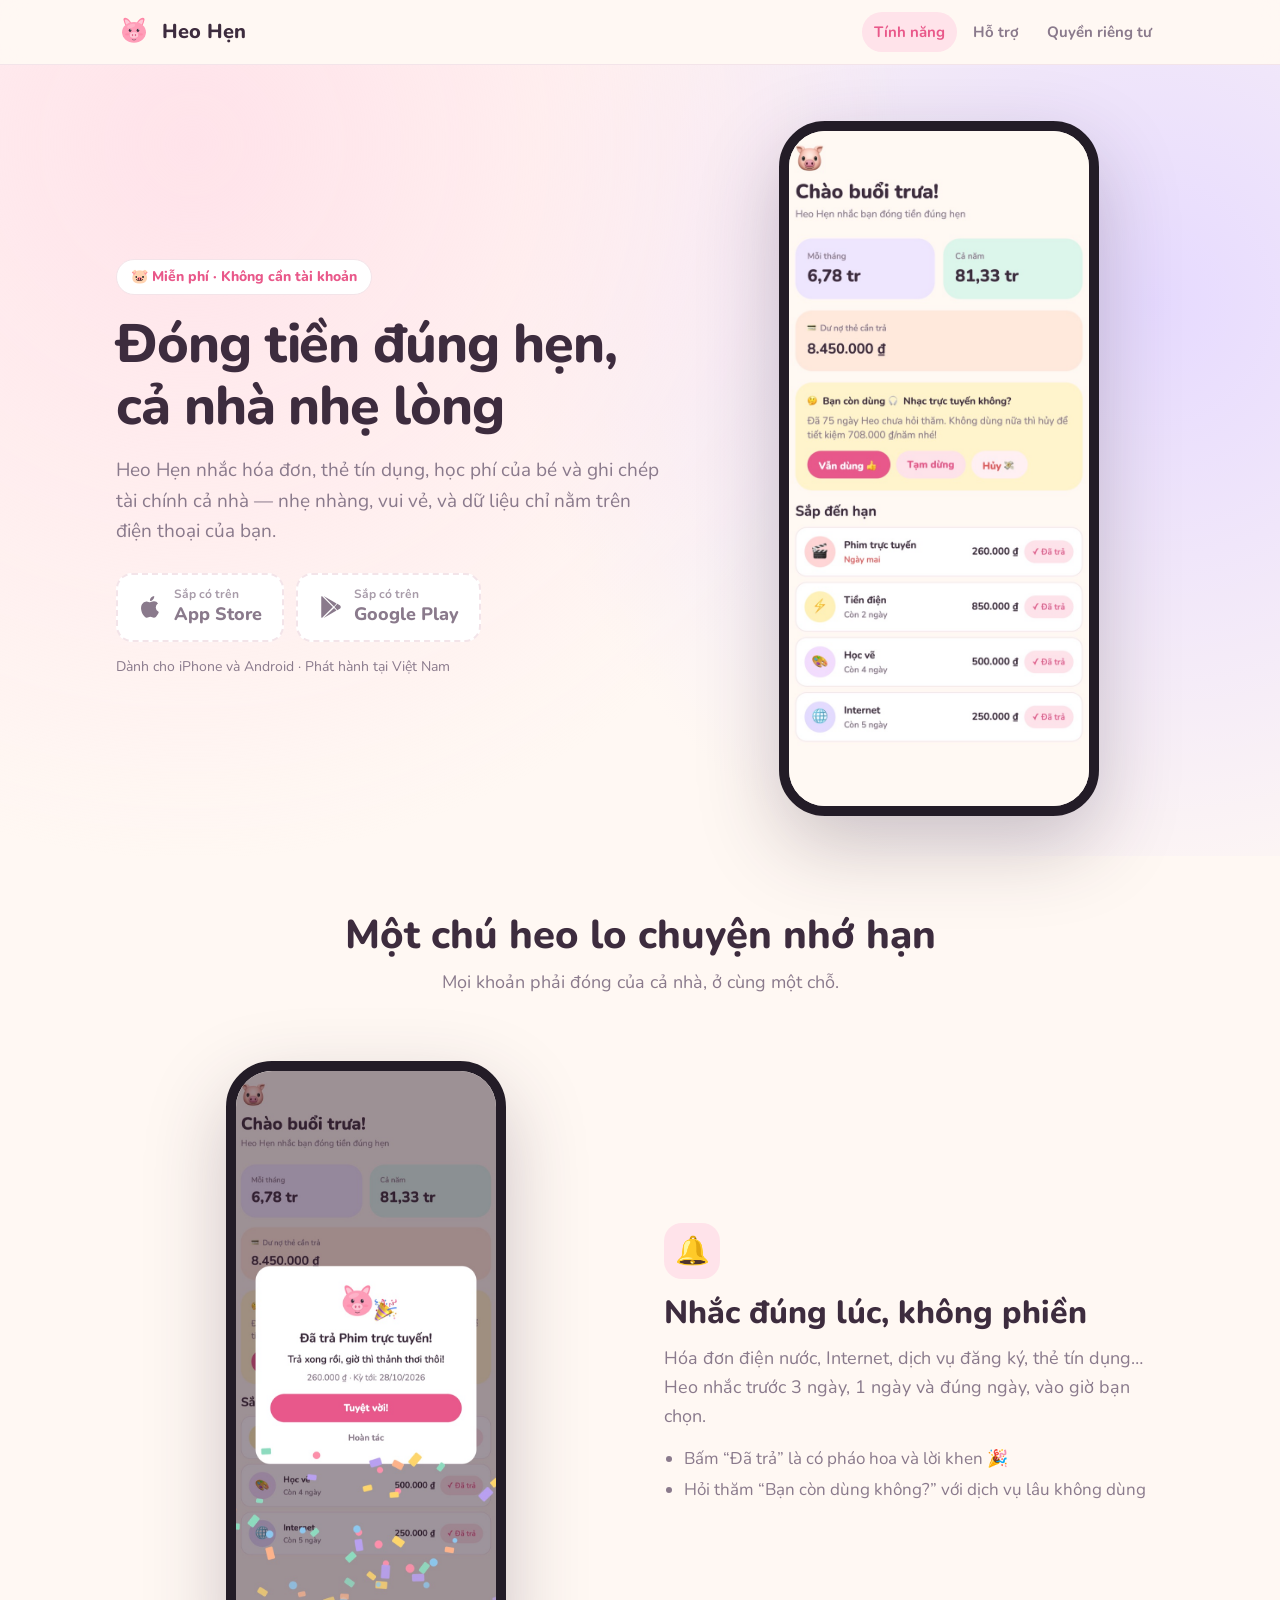
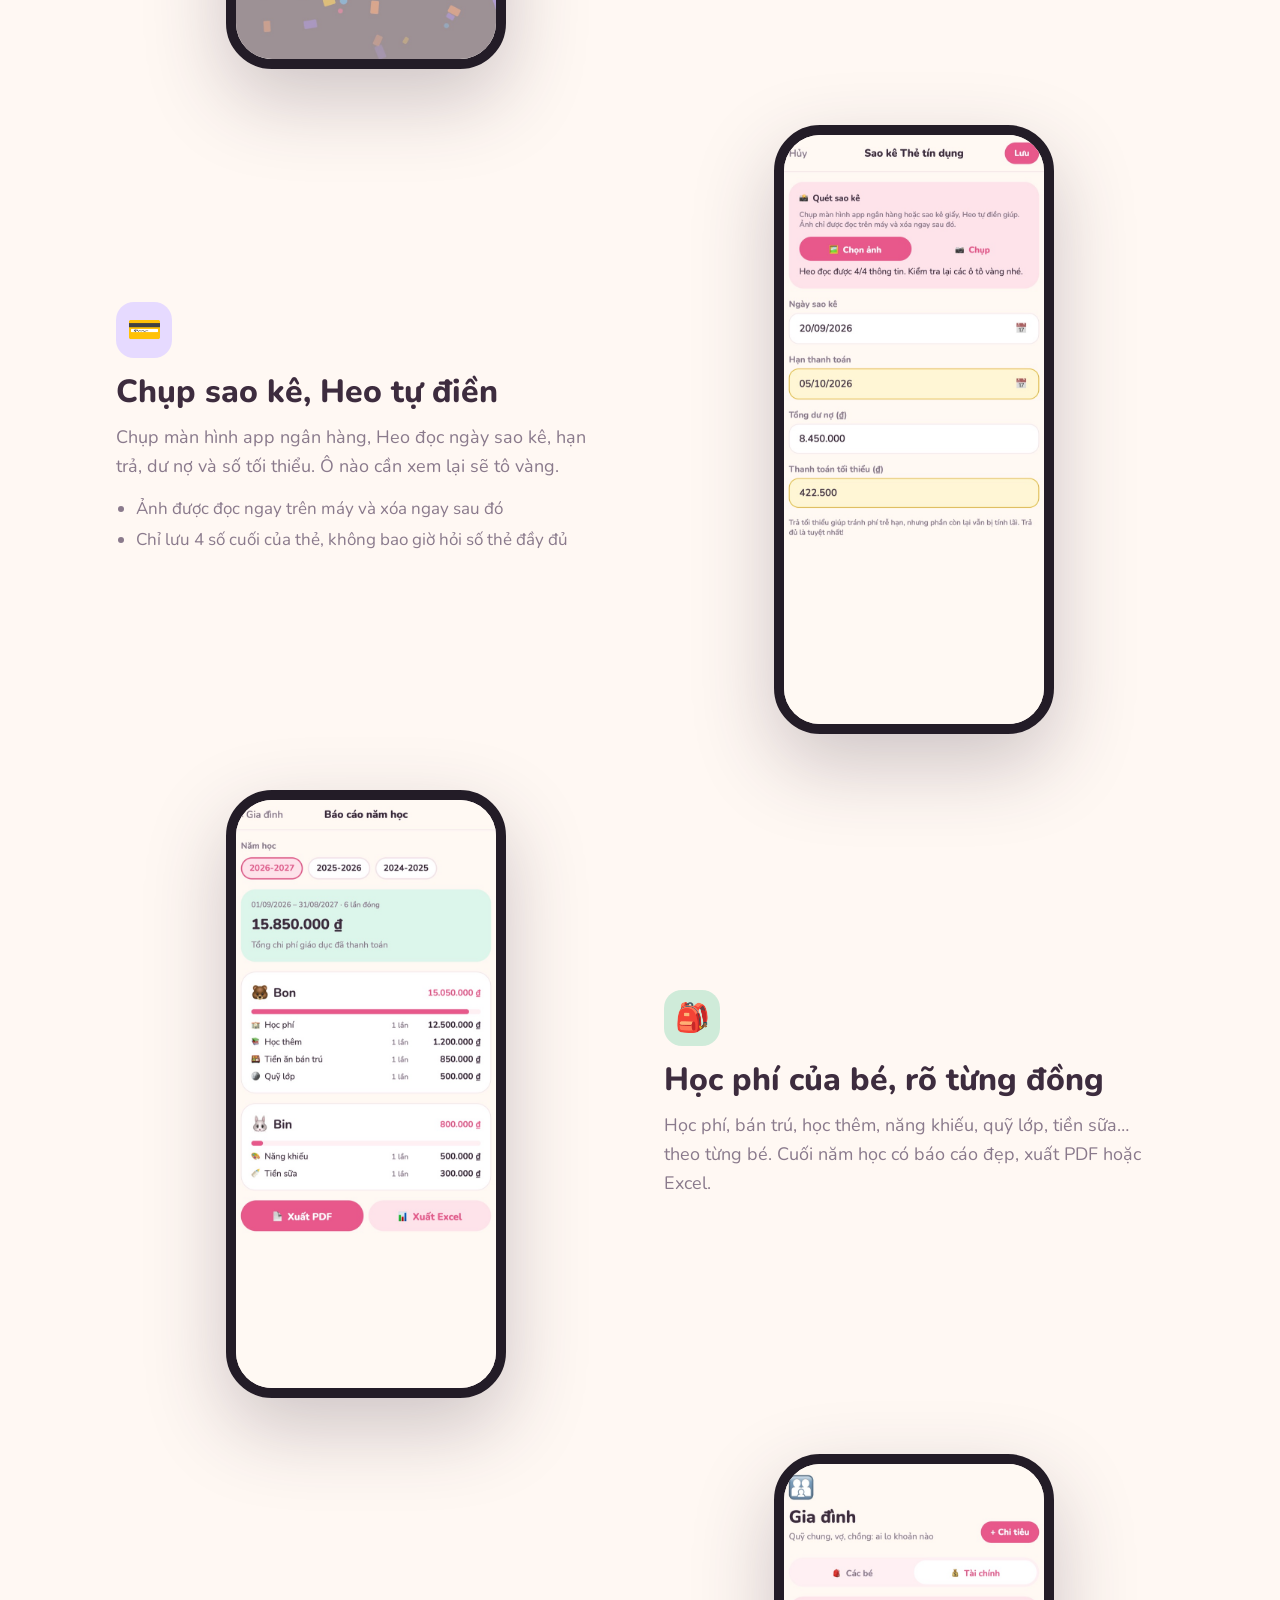
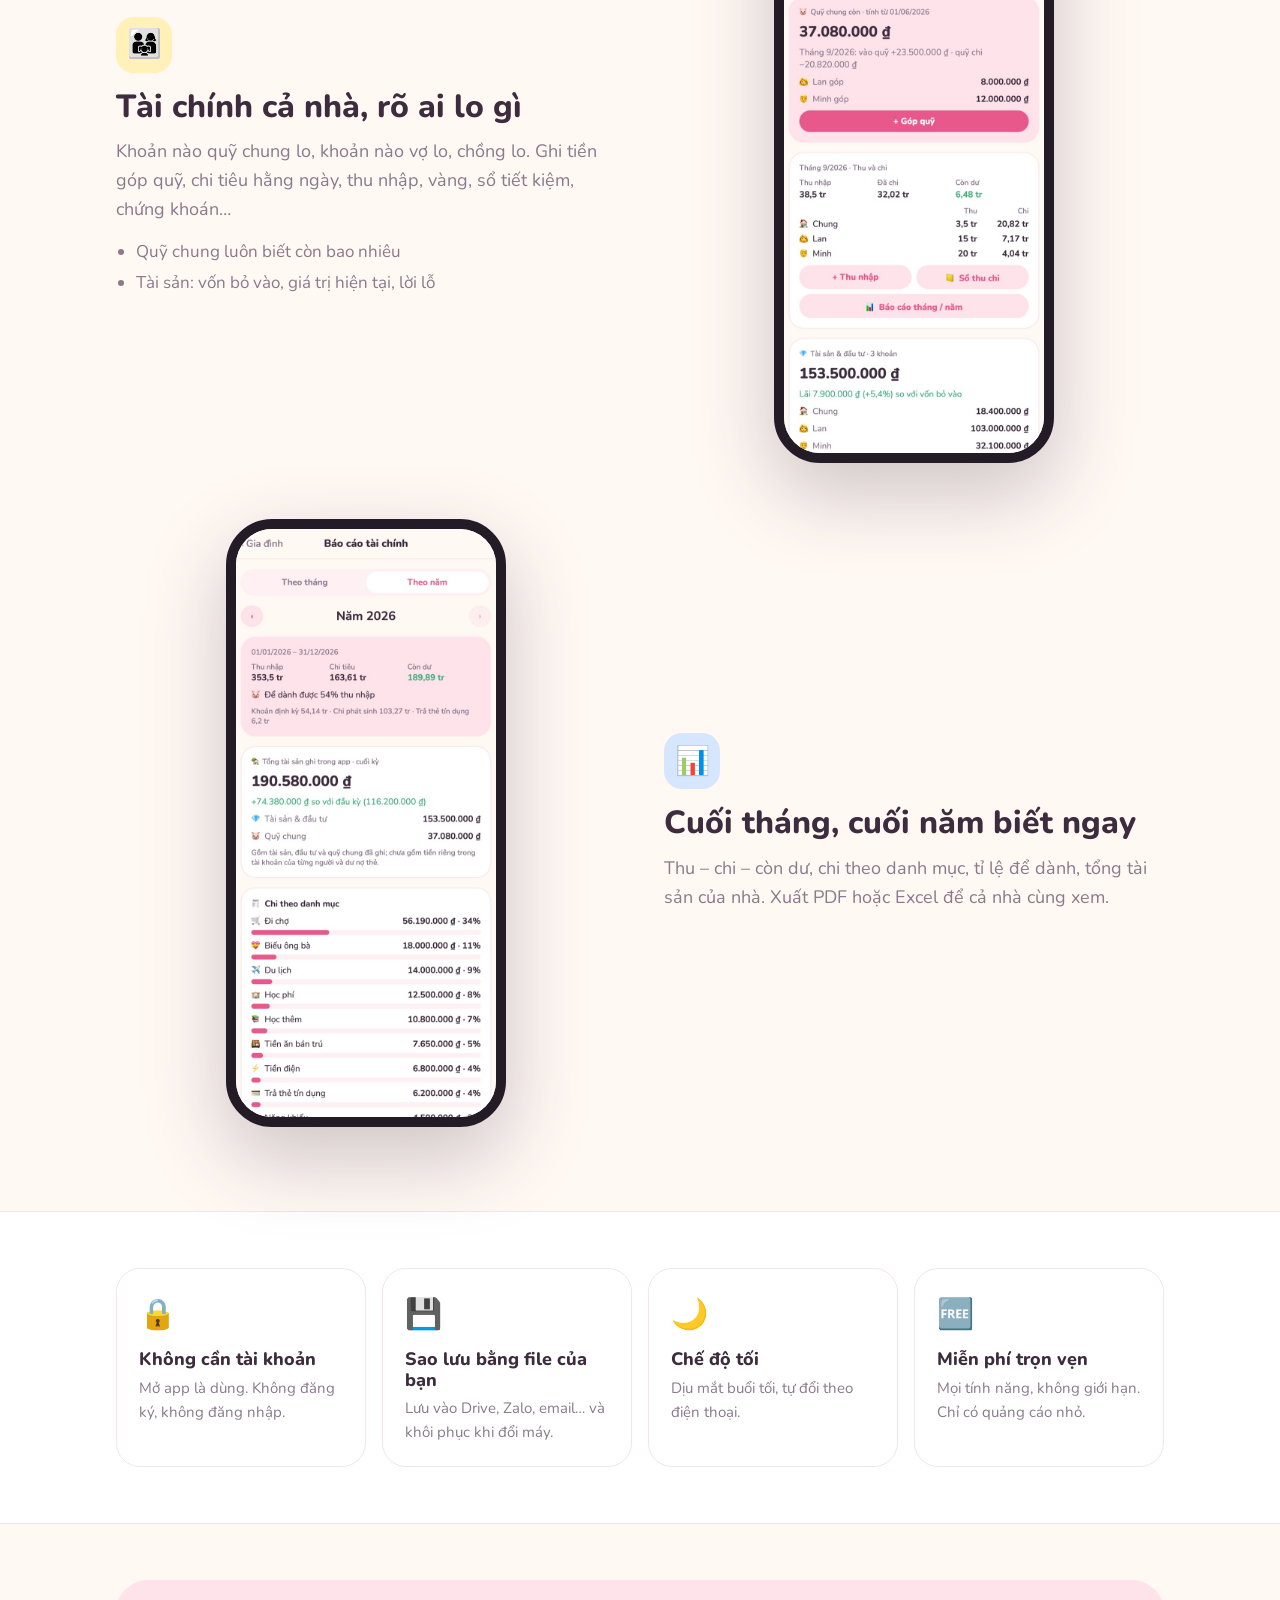
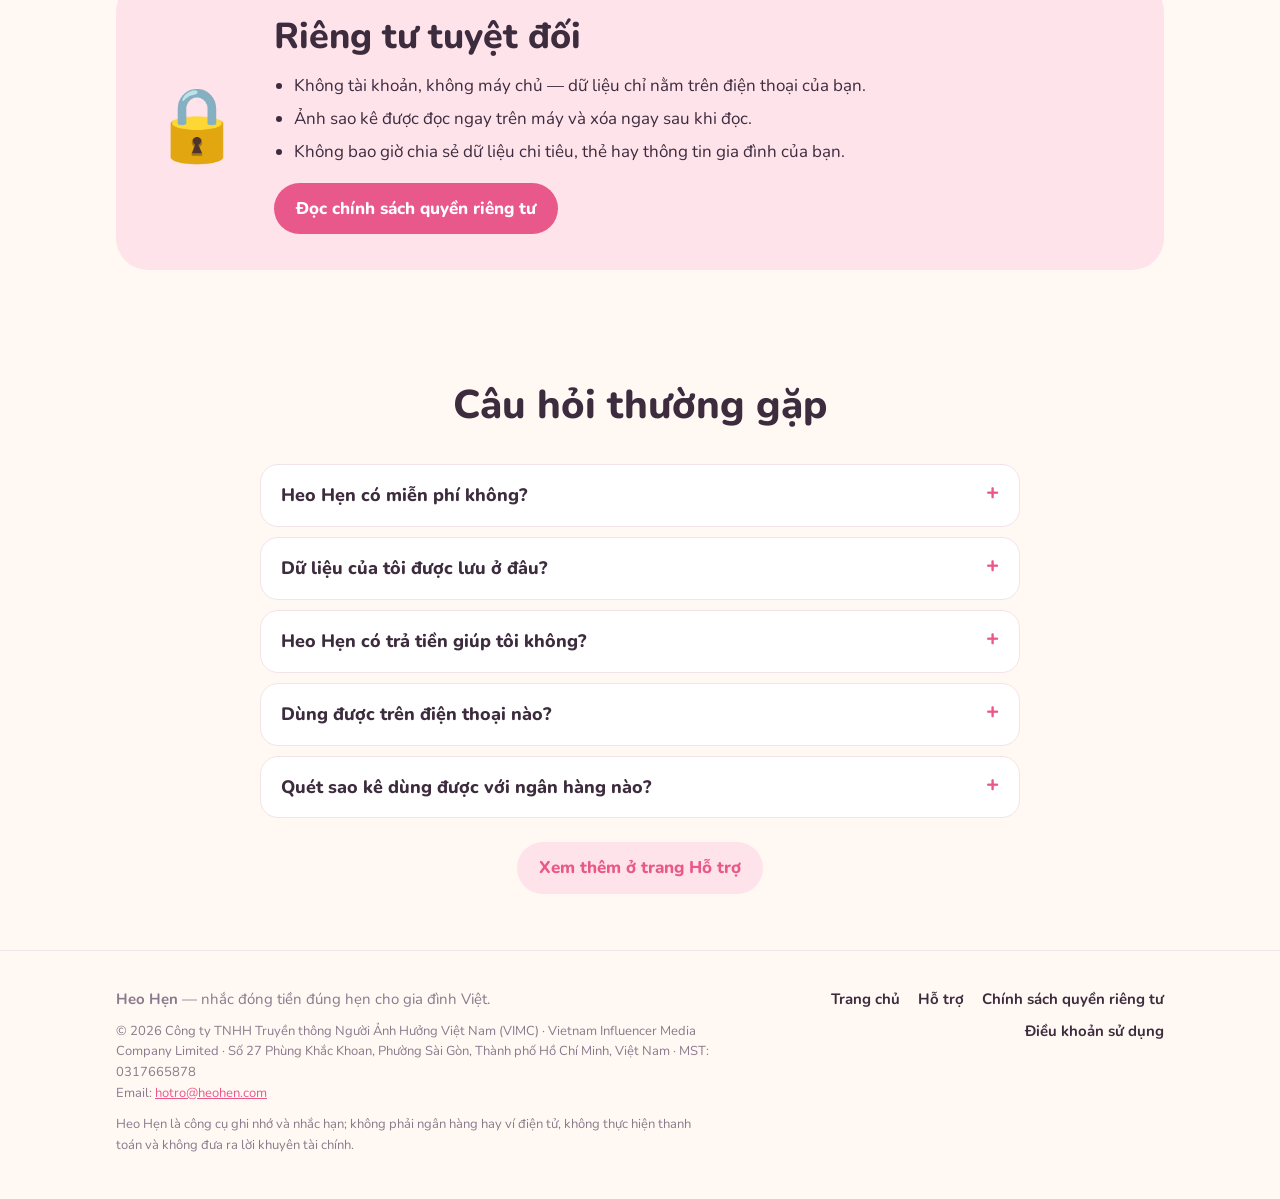
==== index.html @ 55e76533 "Website from heo-hen fdb2255" ====
<!DOCTYPE html>
<html lang="vi">
<head>
<meta charset="utf-8">
<meta name="viewport" content="width=device-width, initial-scale=1">
<title>Heo Hẹn — Nhắc đóng tiền đúng hẹn cho gia đình</title>
<meta name="description" content="Heo Hẹn nhắc hóa đơn, thẻ tín dụng, học phí của bé và ghi chép tài chính cả nhà. Miễn phí, không cần tài khoản, dữ liệu chỉ nằm trên điện thoại của bạn.">
<meta name="theme-color" content="#FFF8F3">

<link rel="canonical" href="https://heohen.com/">
<meta property="og:type" content="website">
<meta property="og:locale" content="vi_VN">
<meta property="og:site_name" content="Heo Hẹn">
<meta property="og:title" content="Heo Hẹn — Nhắc đóng tiền đúng hẹn cho gia đình">
<meta property="og:description" content="Heo Hẹn nhắc hóa đơn, thẻ tín dụng, học phí của bé và ghi chép tài chính cả nhà. Miễn phí, không cần tài khoản, dữ liệu chỉ nằm trên điện thoại của bạn.">
<meta property="og:image" content="https://heohen.com/assets/og.png">
<meta name="twitter:card" content="summary_large_image">
<link rel="icon" href="favicon.png">
<link rel="apple-touch-icon" href="apple-touch-icon.png">
<link rel="stylesheet" href="assets/site.css">
</head>
<body>
<header class="site-header"><div class="wrap">
  <a class="brand" href="./"><img src="assets/mascot.svg" alt="" width="36" height="36">Heo Hẹn</a>
  <nav class="nav" aria-label="Chính">
    <a href="./" class="optional" aria-current="page">Tính năng</a>
    <a href="support.html">Hỗ trợ</a>
    <a href="privacy.html">Quyền riêng tư</a>
  </nav>
</div></header>
<main>
<div class="hero"><div class="wrap">
  <div>
    <span class="eyebrow">🐷 Miễn phí · Không cần tài khoản</span>
    <h1>Đóng tiền đúng hẹn, cả nhà nhẹ lòng</h1>
    <p class="lead">Heo Hẹn nhắc hóa đơn, thẻ tín dụng, học phí của bé và ghi chép tài chính cả nhà — nhẹ nhàng, vui vẻ, và dữ liệu chỉ nằm trên điện thoại của bạn.</p>
    <div class="stores">
    <div class="store soon" aria-label="App Store: sắp ra mắt"><svg viewBox="0 0 24 24" aria-hidden="true"><path d="M16.4 12.6c0-2.5 2-3.7 2.1-3.8a4.6 4.6 0 0 0-3.6-2c-1.5-.2-3 .9-3.8.9s-2-.9-3.3-.8a4.9 4.9 0 0 0-4.1 2.5c-1.8 3-.5 7.5 1.2 10 .9 1.2 1.9 2.6 3.2 2.5 1.3 0 1.8-.8 3.3-.8s2 .8 3.3.8c1.4 0 2.3-1.2 3.1-2.5a11 11 0 0 0 1.4-2.9 4.4 4.4 0 0 1-2.8-3.9zM13.9 5.1A4.4 4.4 0 0 0 15 1.8a4.5 4.5 0 0 0-2.9 1.5 4.2 4.2 0 0 0-1.1 3.2 3.7 3.7 0 0 0 2.9-1.4z"/></svg><div><small>Sắp có trên</small><span>App Store</span></div></div>
    <div class="store soon" aria-label="Google Play: sắp ra mắt"><svg viewBox="0 0 24 24" aria-hidden="true"><path d="M3.6 1.8a1.3 1.3 0 0 0-.6 1.1v18.2c0 .5.2.9.6 1.1l10.2-10.2zM17.1 8.7 5.2 1.9l9.6 9.6zM20.4 10.6l-2.6-1.5-2.6 2.9 2.6 2.9 2.6-1.5c.8-.5.8-2.3 0-2.8zM5.2 22.1l11.9-6.8-2.3-2.3z"/></svg><div><small>Sắp có trên</small><span>Google Play</span></div></div>
  </div>
    <p class="note">Dành cho iPhone và Android · Phát hành tại Việt Nam</p>
  </div>
  <div class="phone"><img src="assets/shots/overview.jpg" alt="Màn hình Tổng quan của Heo Hẹn: chi phí mỗi tháng, dư nợ thẻ và các khoản sắp đến hạn" loading="lazy" width="440" height="956"></div>
</div></div>

<section id="tinh-nang"><div class="wrap">
  <div class="section-title"><h2>Một chú heo lo chuyện nhớ hạn</h2><p>Mọi khoản phải đóng của cả nhà, ở cùng một chỗ.</p></div>
  <div class="feature">
    <div class="feature-text">
      <span class="icon" style="background:var(--pink-soft)">🔔</span>
      <h3>Nhắc đúng lúc, không phiền</h3>
      <p>Hóa đơn điện nước, Internet, dịch vụ đăng ký, thẻ tín dụng… Heo nhắc trước 3 ngày, 1 ngày và đúng ngày, vào giờ bạn chọn.</p>
      <ul><li>Bấm “Đã trả” là có pháo hoa và lời khen 🎉</li><li>Hỏi thăm “Bạn còn dùng không?” với dịch vụ lâu không dùng</li></ul>
    </div>
    <div class="phone"><img src="assets/shots/confetti.jpg" alt="Nhắc đúng lúc, không phiền" loading="lazy" width="440" height="956"></div>
  </div>
  <div class="feature">
    <div class="feature-text">
      <span class="icon" style="background:var(--lavender)">💳</span>
      <h3>Chụp sao kê, Heo tự điền</h3>
      <p>Chụp màn hình app ngân hàng, Heo đọc ngày sao kê, hạn trả, dư nợ và số tối thiểu. Ô nào cần xem lại sẽ tô vàng.</p>
      <ul><li>Ảnh được đọc ngay trên máy và xóa ngay sau đó</li><li>Chỉ lưu 4 số cuối của thẻ, không bao giờ hỏi số thẻ đầy đủ</li></ul>
    </div>
    <div class="phone"><img src="assets/shots/statement.jpg" alt="Chụp sao kê, Heo tự điền" loading="lazy" width="440" height="956"></div>
  </div>
  <div class="feature">
    <div class="feature-text">
      <span class="icon" style="background:var(--mint)">🎒</span>
      <h3>Học phí của bé, rõ từng đồng</h3>
      <p>Học phí, bán trú, học thêm, năng khiếu, quỹ lớp, tiền sữa… theo từng bé. Cuối năm học có báo cáo đẹp, xuất PDF hoặc Excel.</p>
      
    </div>
    <div class="phone"><img src="assets/shots/education.jpg" alt="Học phí của bé, rõ từng đồng" loading="lazy" width="440" height="956"></div>
  </div>
  <div class="feature">
    <div class="feature-text">
      <span class="icon" style="background:var(--butter)">👨‍👩‍👧</span>
      <h3>Tài chính cả nhà, rõ ai lo gì</h3>
      <p>Khoản nào quỹ chung lo, khoản nào vợ lo, chồng lo. Ghi tiền góp quỹ, chi tiêu hằng ngày, thu nhập, vàng, sổ tiết kiệm, chứng khoán…</p>
      <ul><li>Quỹ chung luôn biết còn bao nhiêu</li><li>Tài sản: vốn bỏ vào, giá trị hiện tại, lời lỗ</li></ul>
    </div>
    <div class="phone"><img src="assets/shots/family.jpg" alt="Tài chính cả nhà, rõ ai lo gì" loading="lazy" width="440" height="956"></div>
  </div>
  <div class="feature">
    <div class="feature-text">
      <span class="icon" style="background:var(--sky)">📊</span>
      <h3>Cuối tháng, cuối năm biết ngay</h3>
      <p>Thu – chi – còn dư, chi theo danh mục, tỉ lệ để dành, tổng tài sản của nhà. Xuất PDF hoặc Excel để cả nhà cùng xem.</p>
      
    </div>
    <div class="phone"><img src="assets/shots/report.jpg" alt="Cuối tháng, cuối năm biết ngay" loading="lazy" width="440" height="956"></div>
  </div>
</div></section>

<section class="band"><div class="wrap">
  <div class="grid">
    <div class="tile"><div class="emoji">🔒</div><h3>Không cần tài khoản</h3><p>Mở app là dùng. Không đăng ký, không đăng nhập.</p></div>
    <div class="tile"><div class="emoji">💾</div><h3>Sao lưu bằng file của bạn</h3><p>Lưu vào Drive, Zalo, email… và khôi phục khi đổi máy.</p></div>
    <div class="tile"><div class="emoji">🌙</div><h3>Chế độ tối</h3><p>Dịu mắt buổi tối, tự đổi theo điện thoại.</p></div>
    <div class="tile"><div class="emoji">🆓</div><h3>Miễn phí trọn vẹn</h3><p>Mọi tính năng, không giới hạn. Chỉ có quảng cáo nhỏ.</p></div>
  </div>
</div></section>

<section><div class="wrap">
  <div class="privacy">
    <div class="lock">🔒</div>
    <div>
      <h2>Riêng tư tuyệt đối</h2>
      <ul>
        <li>Không tài khoản, không máy chủ — dữ liệu chỉ nằm trên điện thoại của bạn.</li>
        <li>Ảnh sao kê được đọc ngay trên máy và xóa ngay sau khi đọc.</li>
        <li>Không bao giờ chia sẻ dữ liệu chi tiêu, thẻ hay thông tin gia đình của bạn.</li>
      </ul>
      <a class="button" href="privacy.html">Đọc chính sách quyền riêng tư</a>
    </div>
  </div>
</div></section>

<section><div class="wrap">
  <div class="section-title"><h2>Câu hỏi thường gặp</h2></div>
  <div class="faq"><details><summary>Heo Hẹn có miễn phí không?</summary><p>Có. Bạn dùng được mọi tính năng, không giới hạn. App hiển thị một quảng cáo nhỏ ở cuối một số màn hình để tiếp tục miễn phí.</p></details>
<details><summary>Dữ liệu của tôi được lưu ở đâu?</summary><p>Chỉ trên điện thoại của bạn. Heo Hẹn không có tài khoản và không có máy chủ lưu dữ liệu của bạn, nên chúng tôi không xem được dữ liệu đó. Muốn giữ an toàn khi đổi máy, hãy dùng “Sao lưu” trong Cài đặt.</p></details>
<details><summary>Heo Hẹn có trả tiền giúp tôi không?</summary><p>Không. Heo Hẹn chỉ nhắc và ghi chép. Bạn vẫn thanh toán qua app ngân hàng hay ví của mình như bình thường, rồi bấm “Đã trả” để Heo ghi lại.</p></details>
<details><summary>Dùng được trên điện thoại nào?</summary><p>iPhone (iOS) và điện thoại Android.</p></details>
<details><summary>Quét sao kê dùng được với ngân hàng nào?</summary><p>Heo đọc chữ trên ảnh chụp màn hình app ngân hàng hoặc sao kê giấy, nên dùng được với hầu hết ngân hàng. Hãy luôn kiểm tra lại các ô tô vàng trước khi lưu.</p></details></div>
  <p style="text-align:center;margin-top:24px"><a class="button soft" href="support.html">Xem thêm ở trang Hỗ trợ</a></p>
</div></section>
</main>
<footer class="site-footer"><div class="wrap">
  <div>
    <strong>Heo Hẹn</strong> — nhắc đóng tiền đúng hẹn cho gia đình Việt.
    <p class="fine">© 2026 Công ty TNHH Truyền thông Người Ảnh Hưởng Việt Nam (VIMC) · Vietnam Influencer Media Company Limited · Số 27 Phùng Khắc Khoan, Phường Sài Gòn, Thành phố Hồ Chí Minh, Việt Nam · MST: 0317665878<br>
    Email: <a href="mailto:hotro@heohen.com">hotro@heohen.com</a></p>
    <p class="fine">Heo Hẹn là công cụ ghi nhớ và nhắc hạn; không phải ngân hàng hay ví điện tử, không thực hiện thanh toán và không đưa ra lời khuyên tài chính.</p>
  </div>
  <nav aria-label="Liên kết">
    <a href="./">Trang chủ</a>
    <a href="support.html">Hỗ trợ</a>
    <a href="privacy.html">Chính sách quyền riêng tư</a>
    <a href="terms.html">Điều khoản sử dụng</a>
  </nav>
</div></footer>
</body>
</html>
---- assets/site.css ----
/* Heo Hẹn website — same palette and font as the app. Copied to website/assets/site.css. */
@font-face { font-family: Nunito; font-weight: 400; font-display: swap; src: url(fonts/Nunito_400Regular.ttf); }
@font-face { font-family: Nunito; font-weight: 700; font-display: swap; src: url(fonts/Nunito_700Bold.ttf); }
@font-face { font-family: Nunito; font-weight: 800; font-display: swap; src: url(fonts/Nunito_800ExtraBold.ttf); }

:root {
  --bg: #fff8f3;
  --surface: #ffffff;
  --muted-bg: #fff0f4;
  --border: #f3e4e9;
  --text: #3d2c3e;
  --muted: #8a7a8c;
  --pink: #e9588a;
  --pink-soft: #ffe3ea;
  --on-pink: #ffffff;
  --lavender: #e6daff;
  --mint: #cfebd9;
  --sky: #d6e6ff;
  --butter: #fff1b8;
  --bezel: #231c27;
  --radius: 24px;
  --max: 1080px;
}
@media (prefers-color-scheme: dark) {
  :root {
    --bg: #1d1920;
    --surface: #28222c;
    --muted-bg: #332a37;
    --border: #3b3242;
    --text: #fbeff3;
    --muted: #b9a9bd;
    --pink: #ff8fb0;
    --pink-soft: #4a2e3a;
    --on-pink: #2b1420;
    --lavender: #342c48;
    --mint: #213c35;
    --sky: #23374a;
    --butter: #3f3920;
    --bezel: #0b090c;
  }
}

* { box-sizing: border-box; }
html { scroll-behavior: smooth; }
body {
  margin: 0;
  background: var(--bg);
  color: var(--text);
  font: 400 17px/1.6 Nunito, -apple-system, 'Segoe UI', Roboto, sans-serif;
  -webkit-font-smoothing: antialiased;
}
img { max-width: 100%; display: block; }
a { color: var(--pink); overflow-wrap: anywhere; }
h1, h2, h3 { line-height: 1.15; margin: 0; font-weight: 800; }
p { margin: 0; }
.wrap { max-width: var(--max); margin: 0 auto; padding: 0 16px; }

/* ---------- header ---------- */
.site-header { position: sticky; top: 0; z-index: 10; background: color-mix(in srgb, var(--bg) 88%, transparent); backdrop-filter: blur(12px); border-bottom: 1px solid var(--border); }
.site-header .wrap { display: flex; align-items: center; justify-content: space-between; gap: 12px; height: 64px; }
.brand { display: flex; align-items: center; gap: 10px; color: var(--text); text-decoration: none; font-weight: 800; font-size: 20px; }
.brand img { width: 36px; height: 36px; }
.nav { display: flex; gap: 4px; }
.nav a { color: var(--muted); text-decoration: none; font-weight: 700; font-size: 15px; padding: 8px 12px; border-radius: 999px; }
.nav a:hover, .nav a[aria-current='page'] { color: var(--pink); background: var(--pink-soft); }
@media (max-width: 560px) { .nav a.optional { display: none; } .nav a { padding: 8px 10px; } }

/* ---------- buttons & badges ---------- */
.stores { display: flex; flex-wrap: wrap; gap: 12px; }
.store { display: inline-flex; align-items: center; gap: 10px; padding: 12px 20px; border-radius: 16px; background: var(--text); color: var(--bg); text-decoration: none; font-weight: 800; }
.store small { display: block; font-weight: 700; font-size: 12px; opacity: .75; line-height: 1.2; }
.store span { font-size: 18px; line-height: 1.2; }
.store svg { width: 26px; height: 26px; fill: currentColor; flex-shrink: 0; }
.store.soon { background: var(--surface); color: var(--muted); border: 2px dashed var(--border); cursor: default; }
.button { display: inline-block; padding: 12px 22px; border-radius: 999px; background: var(--pink); color: var(--on-pink); font-weight: 800; text-decoration: none; }
.button.soft { background: var(--pink-soft); color: var(--pink); }

/* ---------- hero ---------- */
.hero { padding: 56px 0 40px; background: radial-gradient(circle at 15% 10%, var(--pink-soft), transparent 55%), radial-gradient(circle at 90% 30%, var(--lavender), transparent 50%); }
.hero .wrap { display: grid; grid-template-columns: 1.1fr .9fr; gap: 48px; align-items: center; }
.eyebrow { display: inline-block; padding: 6px 14px; border-radius: 999px; background: var(--surface); border: 1px solid var(--border); color: var(--pink); font-weight: 800; font-size: 14px; margin-bottom: 18px; }
.hero h1 { font-size: clamp(36px, 5.2vw, 54px); letter-spacing: -.02em; text-wrap: balance; }
.hero p.lead { margin: 18px 0 26px; font-size: 19px; color: var(--muted); max-width: 34em; }
.hero .note { margin-top: 14px; color: var(--muted); font-size: 14px; }
@media (max-width: 820px) { .hero .wrap { grid-template-columns: 1fr; gap: 36px; } .hero { padding-top: 36px; } }

/* ---------- phone ---------- */
.phone { width: min(320px, 78vw); margin: 0 auto; border: 10px solid var(--bezel); border-radius: 46px; overflow: hidden; background: var(--bg); box-shadow: 0 30px 80px rgba(61, 44, 62, .25); aspect-ratio: 440 / 956; }
.phone img { width: 100%; height: 100%; object-fit: cover; object-position: top; }

/* ---------- sections ---------- */
section { padding: 56px 0; }
.section-title { text-align: center; margin-bottom: 36px; }
.section-title h2 { font-size: clamp(28px, 4vw, 40px); }
.section-title p { margin-top: 10px; color: var(--muted); font-size: 18px; }

.feature { display: grid; grid-template-columns: 1fr 1fr; gap: 48px; align-items: center; padding: 28px 0; }
.feature:nth-child(even) .feature-text { order: 2; }
.feature .phone { width: min(280px, 72vw); }
.feature-text .icon { display: inline-grid; place-items: center; width: 56px; height: 56px; border-radius: 18px; font-size: 28px; margin-bottom: 16px; }
.feature-text h3 { font-size: clamp(24px, 3vw, 32px); }
.feature-text p { margin-top: 12px; color: var(--muted); font-size: 18px; }
.feature-text ul { margin: 14px 0 0; padding-left: 20px; color: var(--muted); }
.feature-text li { margin: 4px 0; }
@media (max-width: 820px) { .feature { grid-template-columns: 1fr; gap: 24px; } .feature:nth-child(even) .feature-text { order: 0; } }

.grid { display: grid; grid-template-columns: repeat(4, 1fr); gap: 16px; }
@media (max-width: 900px) { .grid { grid-template-columns: repeat(2, 1fr); } }
@media (max-width: 480px) { .grid { grid-template-columns: 1fr; } }
.tile { background: var(--surface); border: 1px solid var(--border); border-radius: var(--radius); padding: 22px; }
.tile .emoji { font-size: 30px; }
.tile h3 { font-size: 18px; margin-top: 10px; }
.tile p { margin-top: 6px; color: var(--muted); font-size: 15px; }

.band { background: var(--surface); border-top: 1px solid var(--border); border-bottom: 1px solid var(--border); }
.privacy { display: grid; grid-template-columns: auto 1fr; gap: 32px; align-items: center; background: var(--pink-soft); border-radius: 32px; padding: 36px; }
.privacy .lock { font-size: 72px; }
.privacy h2 { font-size: clamp(26px, 3.5vw, 36px); }
.privacy ul { margin: 14px 0 18px; padding-left: 20px; }
.privacy li { margin: 6px 0; }
@media (max-width: 640px) { .privacy { grid-template-columns: 1fr; padding: 26px; } .privacy .lock { font-size: 56px; } }

/* ---------- FAQ ---------- */
.faq { max-width: 760px; margin: 0 auto; }
details { background: var(--surface); border: 1px solid var(--border); border-radius: 18px; padding: 16px 20px; margin: 10px 0; }
summary { cursor: pointer; font-weight: 800; font-size: 18px; list-style: none; display: flex; justify-content: space-between; gap: 12px; }
summary::-webkit-details-marker { display: none; }
summary::after { content: '+'; color: var(--pink); font-size: 22px; line-height: 1; }
details[open] summary::after { content: '−'; }
details p, details ol, details ul { margin-top: 10px; color: var(--muted); }
details li { margin: 4px 0; }

/* ---------- prose (support, legal) ---------- */
.page-head { padding: 44px 0 20px; }
.page-head h1 { font-size: clamp(32px, 5vw, 46px); }
.page-head p { margin-top: 10px; color: var(--muted); }
.prose { max-width: 760px; margin: 0 auto; padding-bottom: 56px; }
.prose > p { margin: 12px 0; }
.card { background: var(--surface); border: 1px solid var(--border); border-radius: 20px; padding: 18px 22px; margin: 14px 0; }
.card h2 { font-size: 20px; margin-bottom: 6px; }
.card p, .card li { margin: 6px 0; }
.card ul { padding-left: 20px; margin: 6px 0; }
.contact { background: var(--pink-soft); border: none; }
.contact .email { font-size: 22px; font-weight: 800; word-break: break-word; }

/* ---------- footer ---------- */
.site-footer { border-top: 1px solid var(--border); padding: 36px 0 44px; color: var(--muted); font-size: 15px; }
.site-footer .wrap { display: grid; grid-template-columns: 1.4fr 1fr; gap: 28px; }
.site-footer nav { display: flex; flex-wrap: wrap; gap: 8px 18px; justify-content: flex-end; align-content: start; }
.site-footer nav a { color: var(--text); font-weight: 700; text-decoration: none; }
.site-footer nav a:hover { color: var(--pink); }
.site-footer .fine { margin-top: 10px; font-size: 13px; }
@media (max-width: 640px) { .site-footer .wrap { grid-template-columns: 1fr; } .site-footer nav { justify-content: flex-start; } }
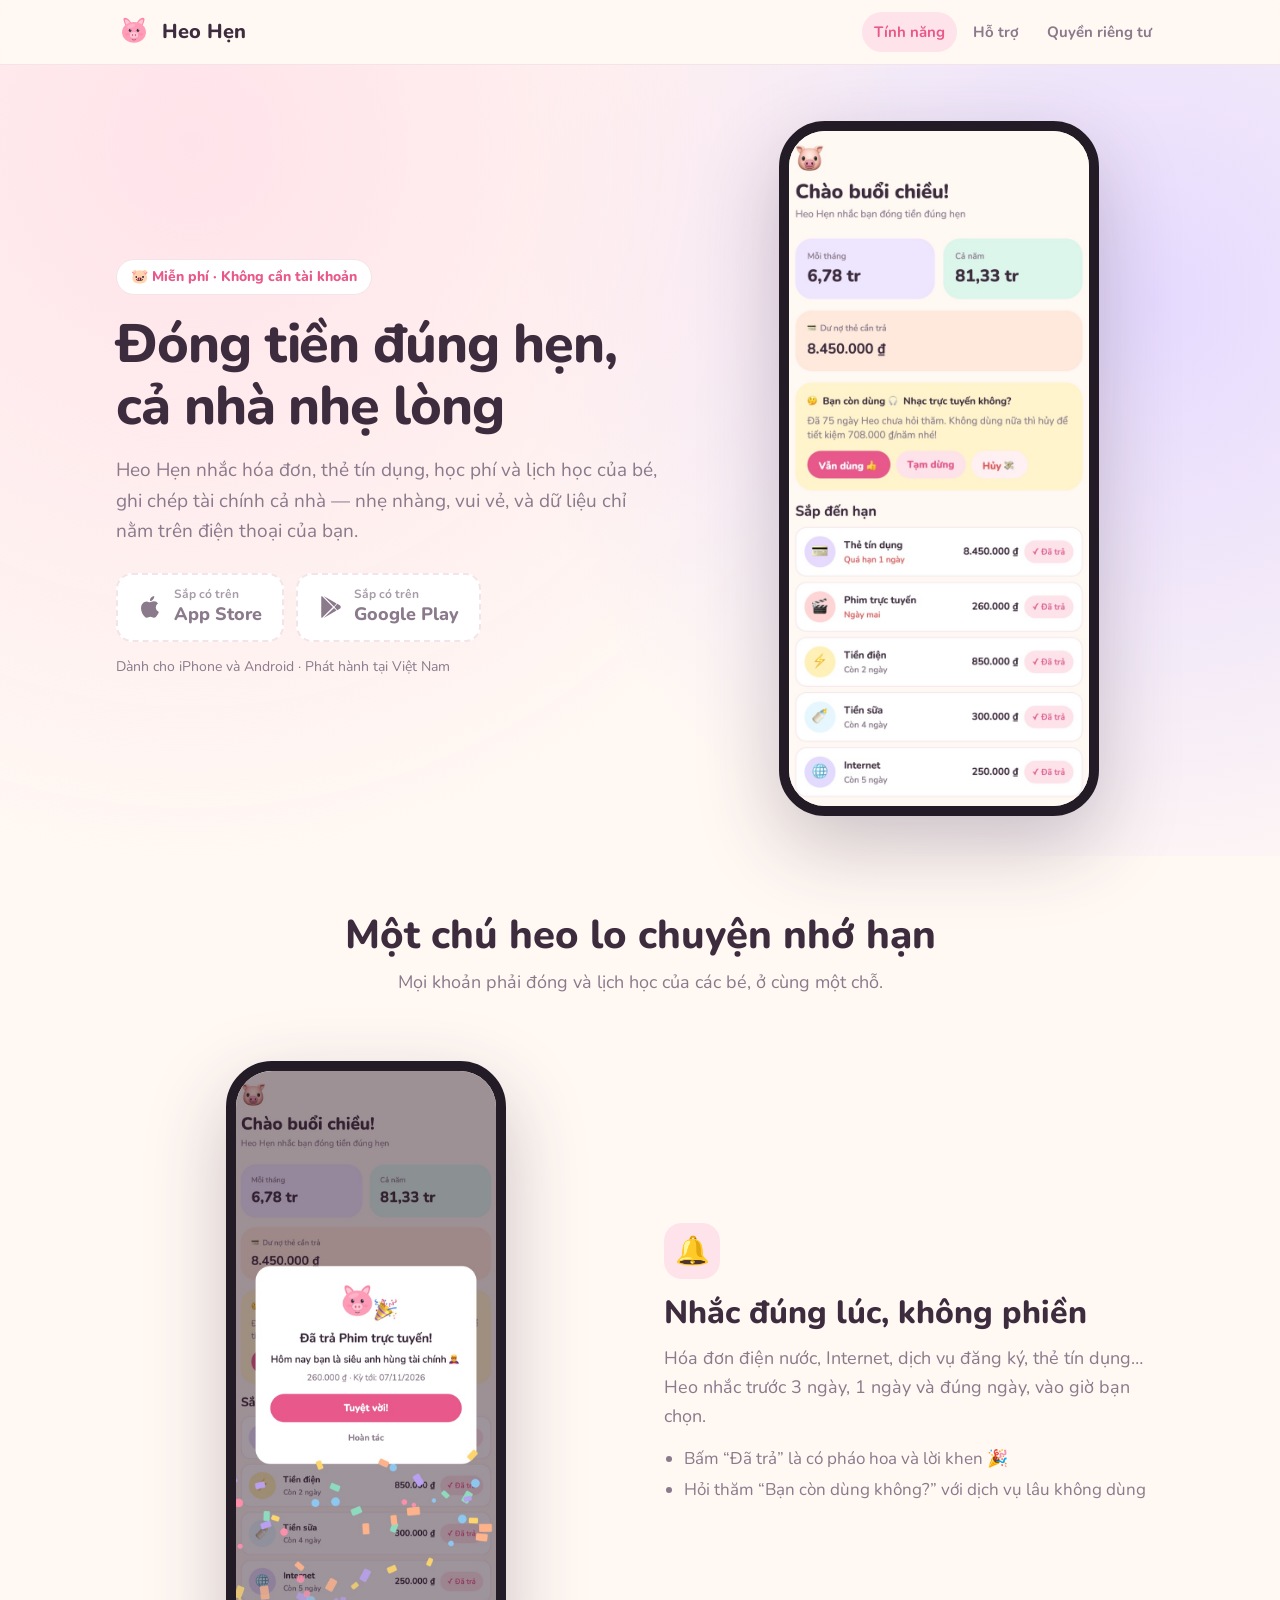
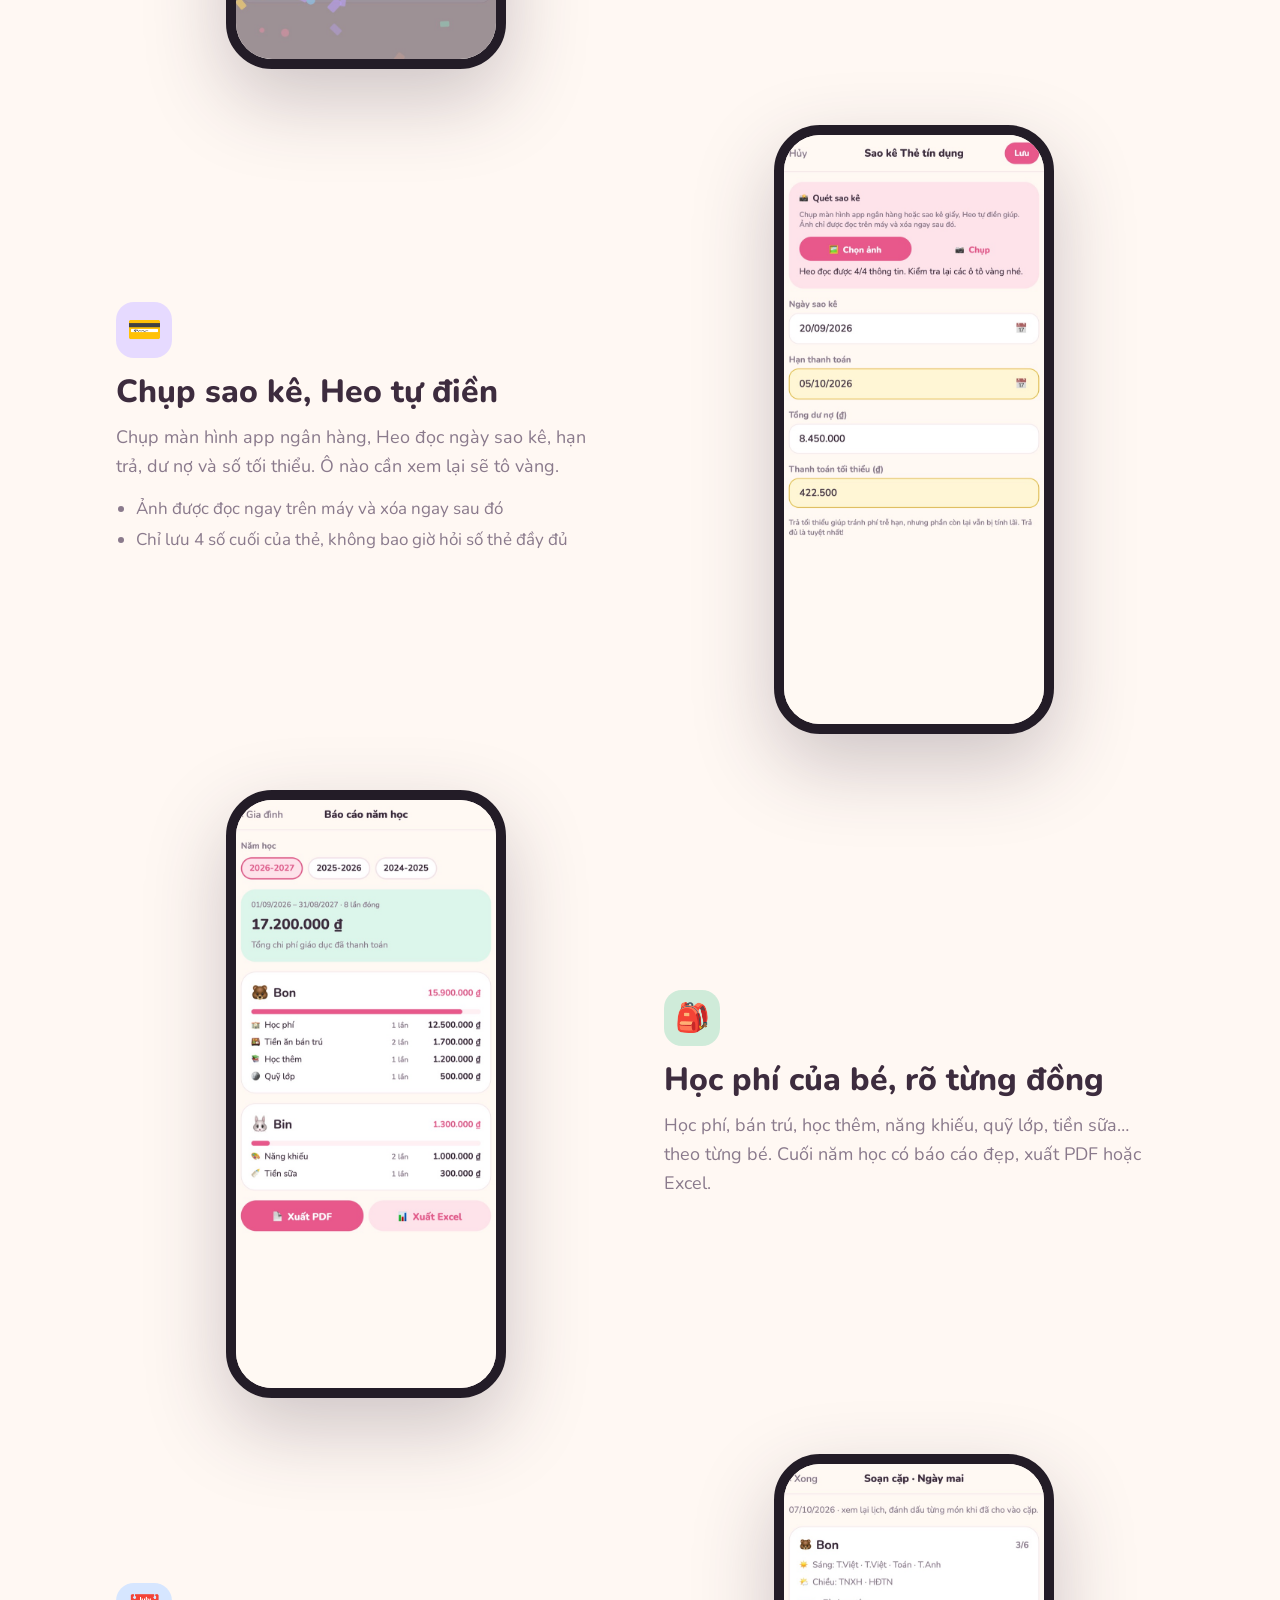
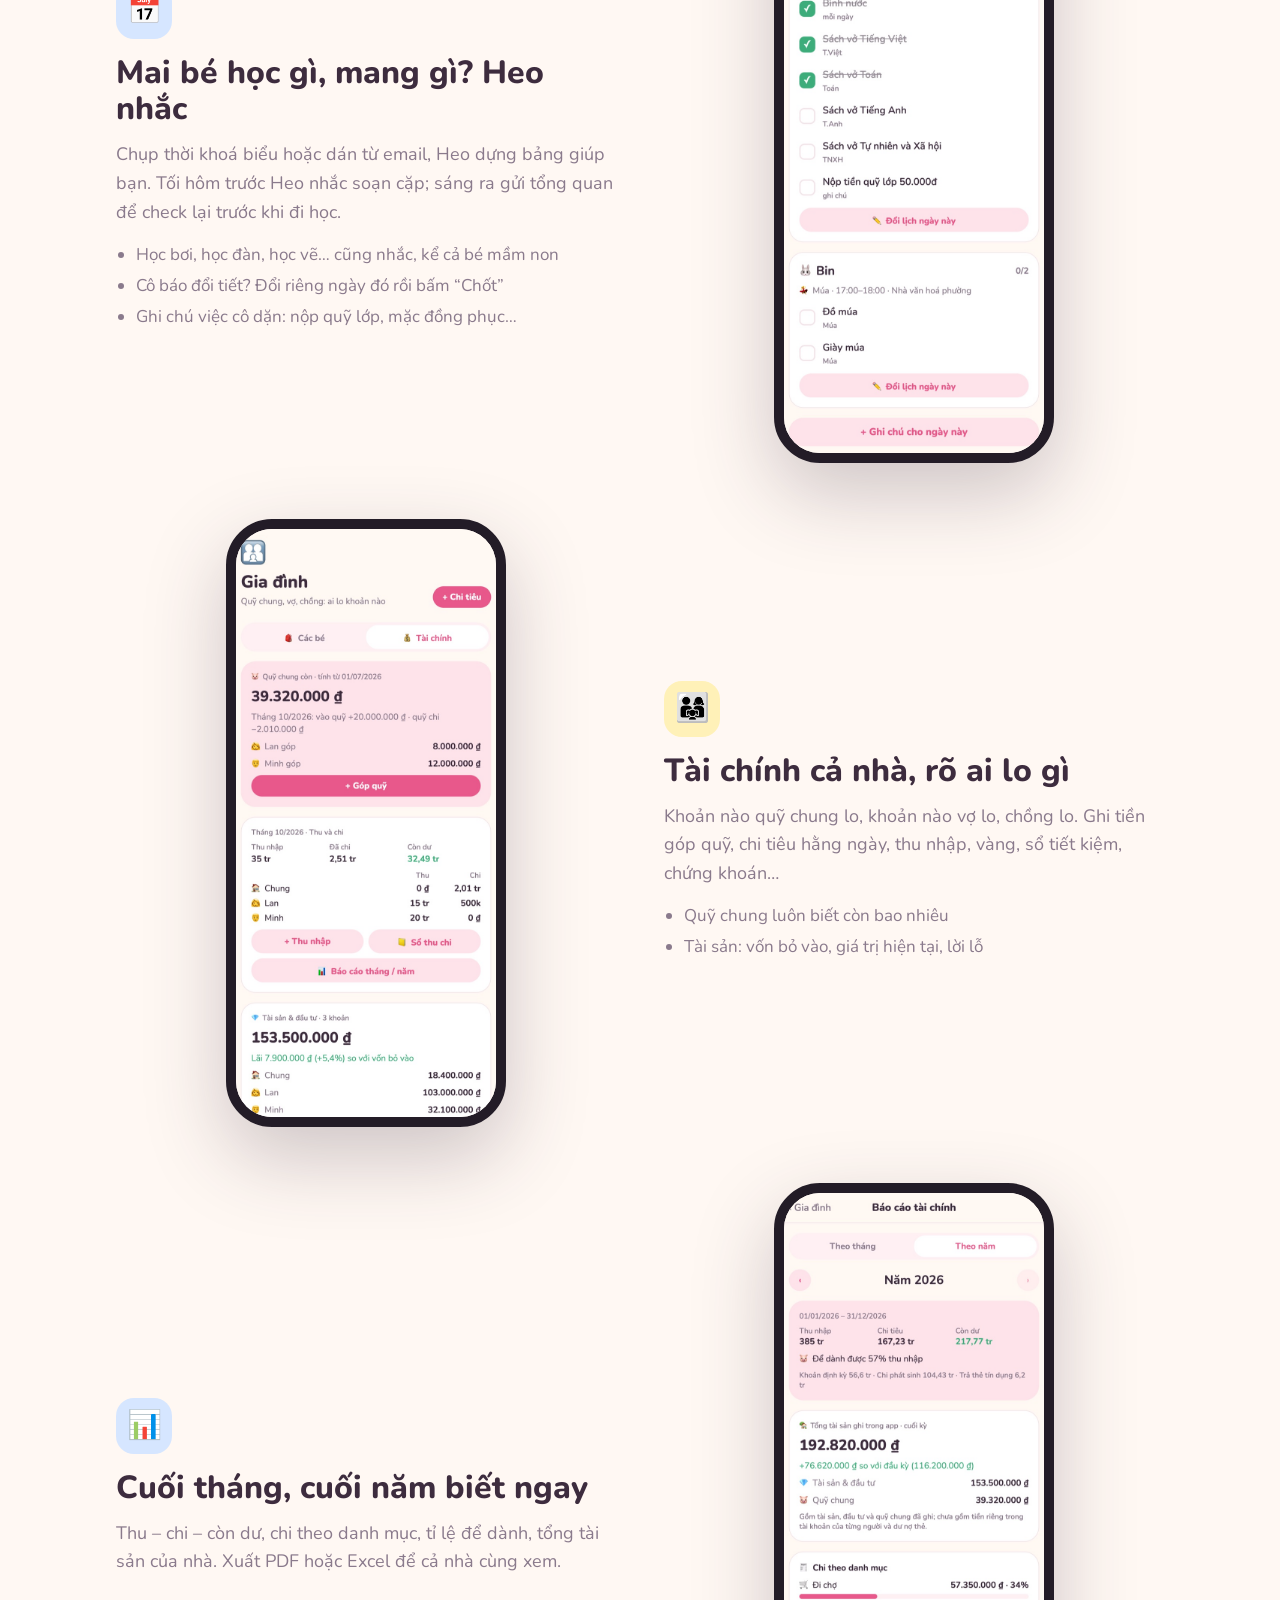
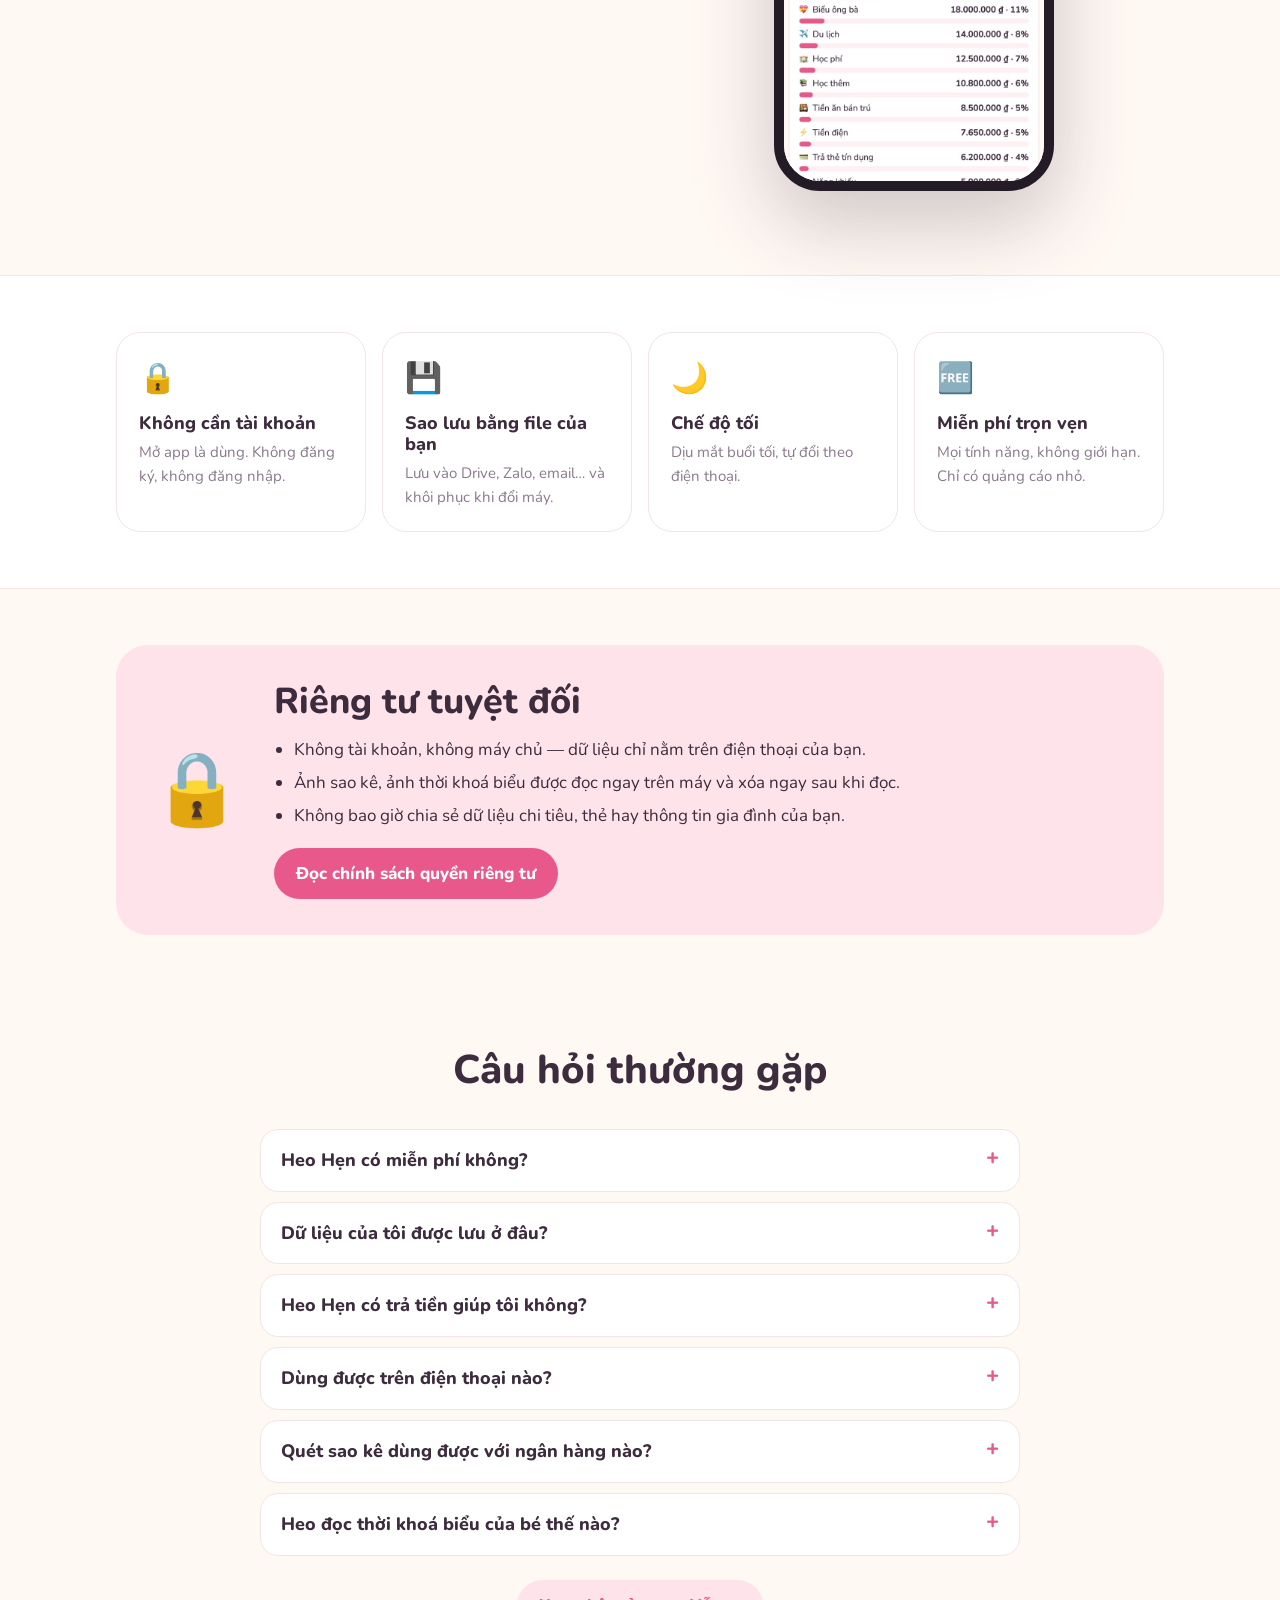
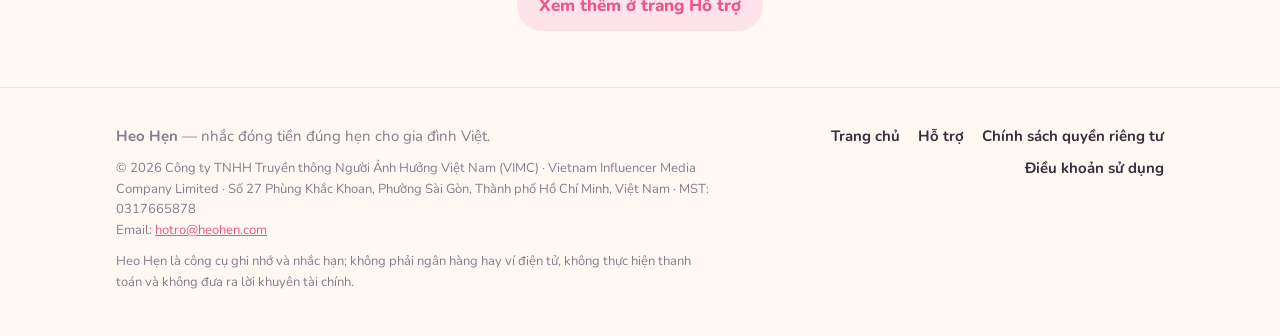
==== commit 7ff74876: "Website from heo-hen 240844c" ====
--- a/index.html
+++ b/index.html
@@ -4,7 +4,7 @@
 <meta charset="utf-8">
 <meta name="viewport" content="width=device-width, initial-scale=1">
 <title>Heo Hẹn — Nhắc đóng tiền đúng hẹn cho gia đình</title>
-<meta name="description" content="Heo Hẹn nhắc hóa đơn, thẻ tín dụng, học phí của bé và ghi chép tài chính cả nhà. Miễn phí, không cần tài khoản, dữ liệu chỉ nằm trên điện thoại của bạn.">
+<meta name="description" content="Heo Hẹn nhắc hóa đơn, thẻ tín dụng, học phí và lịch học của bé, ghi chép tài chính cả nhà. Miễn phí, không cần tài khoản, dữ liệu chỉ nằm trên điện thoại của bạn.">
 <meta name="theme-color" content="#FFF8F3">
 
 <link rel="canonical" href="https://heohen.com/">
@@ -12,7 +12,7 @@
 <meta property="og:locale" content="vi_VN">
 <meta property="og:site_name" content="Heo Hẹn">
 <meta property="og:title" content="Heo Hẹn — Nhắc đóng tiền đúng hẹn cho gia đình">
-<meta property="og:description" content="Heo Hẹn nhắc hóa đơn, thẻ tín dụng, học phí của bé và ghi chép tài chính cả nhà. Miễn phí, không cần tài khoản, dữ liệu chỉ nằm trên điện thoại của bạn.">
+<meta property="og:description" content="Heo Hẹn nhắc hóa đơn, thẻ tín dụng, học phí và lịch học của bé, ghi chép tài chính cả nhà. Miễn phí, không cần tài khoản, dữ liệu chỉ nằm trên điện thoại của bạn.">
 <meta property="og:image" content="https://heohen.com/assets/og.png">
 <meta name="twitter:card" content="summary_large_image">
 <link rel="icon" href="favicon.png">
@@ -33,7 +33,7 @@
   <div>
     <span class="eyebrow">🐷 Miễn phí · Không cần tài khoản</span>
     <h1>Đóng tiền đúng hẹn, cả nhà nhẹ lòng</h1>
-    <p class="lead">Heo Hẹn nhắc hóa đơn, thẻ tín dụng, học phí của bé và ghi chép tài chính cả nhà — nhẹ nhàng, vui vẻ, và dữ liệu chỉ nằm trên điện thoại của bạn.</p>
+    <p class="lead">Heo Hẹn nhắc hóa đơn, thẻ tín dụng, học phí và lịch học của bé, ghi chép tài chính cả nhà — nhẹ nhàng, vui vẻ, và dữ liệu chỉ nằm trên điện thoại của bạn.</p>
     <div class="stores">
     <div class="store soon" aria-label="App Store: sắp ra mắt"><svg viewBox="0 0 24 24" aria-hidden="true"><path d="M16.4 12.6c0-2.5 2-3.7 2.1-3.8a4.6 4.6 0 0 0-3.6-2c-1.5-.2-3 .9-3.8.9s-2-.9-3.3-.8a4.9 4.9 0 0 0-4.1 2.5c-1.8 3-.5 7.5 1.2 10 .9 1.2 1.9 2.6 3.2 2.5 1.3 0 1.8-.8 3.3-.8s2 .8 3.3.8c1.4 0 2.3-1.2 3.1-2.5a11 11 0 0 0 1.4-2.9 4.4 4.4 0 0 1-2.8-3.9zM13.9 5.1A4.4 4.4 0 0 0 15 1.8a4.5 4.5 0 0 0-2.9 1.5 4.2 4.2 0 0 0-1.1 3.2 3.7 3.7 0 0 0 2.9-1.4z"/></svg><div><small>Sắp có trên</small><span>App Store</span></div></div>
     <div class="store soon" aria-label="Google Play: sắp ra mắt"><svg viewBox="0 0 24 24" aria-hidden="true"><path d="M3.6 1.8a1.3 1.3 0 0 0-.6 1.1v18.2c0 .5.2.9.6 1.1l10.2-10.2zM17.1 8.7 5.2 1.9l9.6 9.6zM20.4 10.6l-2.6-1.5-2.6 2.9 2.6 2.9 2.6-1.5c.8-.5.8-2.3 0-2.8zM5.2 22.1l11.9-6.8-2.3-2.3z"/></svg><div><small>Sắp có trên</small><span>Google Play</span></div></div>
@@ -44,7 +44,7 @@
 </div></div>
 
 <section id="tinh-nang"><div class="wrap">
-  <div class="section-title"><h2>Một chú heo lo chuyện nhớ hạn</h2><p>Mọi khoản phải đóng của cả nhà, ở cùng một chỗ.</p></div>
+  <div class="section-title"><h2>Một chú heo lo chuyện nhớ hạn</h2><p>Mọi khoản phải đóng và lịch học của các bé, ở cùng một chỗ.</p></div>
   <div class="feature">
     <div class="feature-text">
       <span class="icon" style="background:var(--pink-soft)">🔔</span>
@@ -71,6 +71,15 @@
       
     </div>
     <div class="phone"><img src="assets/shots/education.jpg" alt="Học phí của bé, rõ từng đồng" loading="lazy" width="440" height="956"></div>
+  </div>
+  <div class="feature">
+    <div class="feature-text">
+      <span class="icon" style="background:var(--sky)">📅</span>
+      <h3>Mai bé học gì, mang gì? Heo nhắc</h3>
+      <p>Chụp thời khoá biểu hoặc dán từ email, Heo dựng bảng giúp bạn. Tối hôm trước Heo nhắc soạn cặp; sáng ra gửi tổng quan để check lại trước khi đi học.</p>
+      <ul><li>Học bơi, học đàn, học vẽ… cũng nhắc, kể cả bé mầm non</li><li>Cô báo đổi tiết? Đổi riêng ngày đó rồi bấm “Chốt”</li><li>Ghi chú việc cô dặn: nộp quỹ lớp, mặc đồng phục…</li></ul>
+    </div>
+    <div class="phone"><img src="assets/shots/school.jpg" alt="Mai bé học gì, mang gì? Heo nhắc" loading="lazy" width="440" height="956"></div>
   </div>
   <div class="feature">
     <div class="feature-text">
@@ -108,7 +117,7 @@
       <h2>Riêng tư tuyệt đối</h2>
       <ul>
         <li>Không tài khoản, không máy chủ — dữ liệu chỉ nằm trên điện thoại của bạn.</li>
-        <li>Ảnh sao kê được đọc ngay trên máy và xóa ngay sau khi đọc.</li>
+        <li>Ảnh sao kê, ảnh thời khoá biểu được đọc ngay trên máy và xóa ngay sau khi đọc.</li>
         <li>Không bao giờ chia sẻ dữ liệu chi tiêu, thẻ hay thông tin gia đình của bạn.</li>
       </ul>
       <a class="button" href="privacy.html">Đọc chính sách quyền riêng tư</a>
@@ -122,7 +131,8 @@
 <details><summary>Dữ liệu của tôi được lưu ở đâu?</summary><p>Chỉ trên điện thoại của bạn. Heo Hẹn không có tài khoản và không có máy chủ lưu dữ liệu của bạn, nên chúng tôi không xem được dữ liệu đó. Muốn giữ an toàn khi đổi máy, hãy dùng “Sao lưu” trong Cài đặt.</p></details>
 <details><summary>Heo Hẹn có trả tiền giúp tôi không?</summary><p>Không. Heo Hẹn chỉ nhắc và ghi chép. Bạn vẫn thanh toán qua app ngân hàng hay ví của mình như bình thường, rồi bấm “Đã trả” để Heo ghi lại.</p></details>
 <details><summary>Dùng được trên điện thoại nào?</summary><p>iPhone (iOS) và điện thoại Android.</p></details>
-<details><summary>Quét sao kê dùng được với ngân hàng nào?</summary><p>Heo đọc chữ trên ảnh chụp màn hình app ngân hàng hoặc sao kê giấy, nên dùng được với hầu hết ngân hàng. Hãy luôn kiểm tra lại các ô tô vàng trước khi lưu.</p></details></div>
+<details><summary>Quét sao kê dùng được với ngân hàng nào?</summary><p>Heo đọc chữ trên ảnh chụp màn hình app ngân hàng hoặc sao kê giấy, nên dùng được với hầu hết ngân hàng. Hãy luôn kiểm tra lại các ô tô vàng trước khi lưu.</p></details>
+<details><summary>Heo đọc thời khoá biểu của bé thế nào?</summary><p>Chụp tờ thời khoá biểu, chọn ảnh cô gửi qua Zalo, hoặc dán chữ từ email. Heo đọc ngay trên máy, dựng bảng theo thứ, buổi và tiết; môn nào chưa chắc sẽ tô vàng để bạn sửa trước khi lưu. Ảnh không được lưu lại.</p></details></div>
   <p style="text-align:center;margin-top:24px"><a class="button soft" href="support.html">Xem thêm ở trang Hỗ trợ</a></p>
 </div></section>
 </main>
